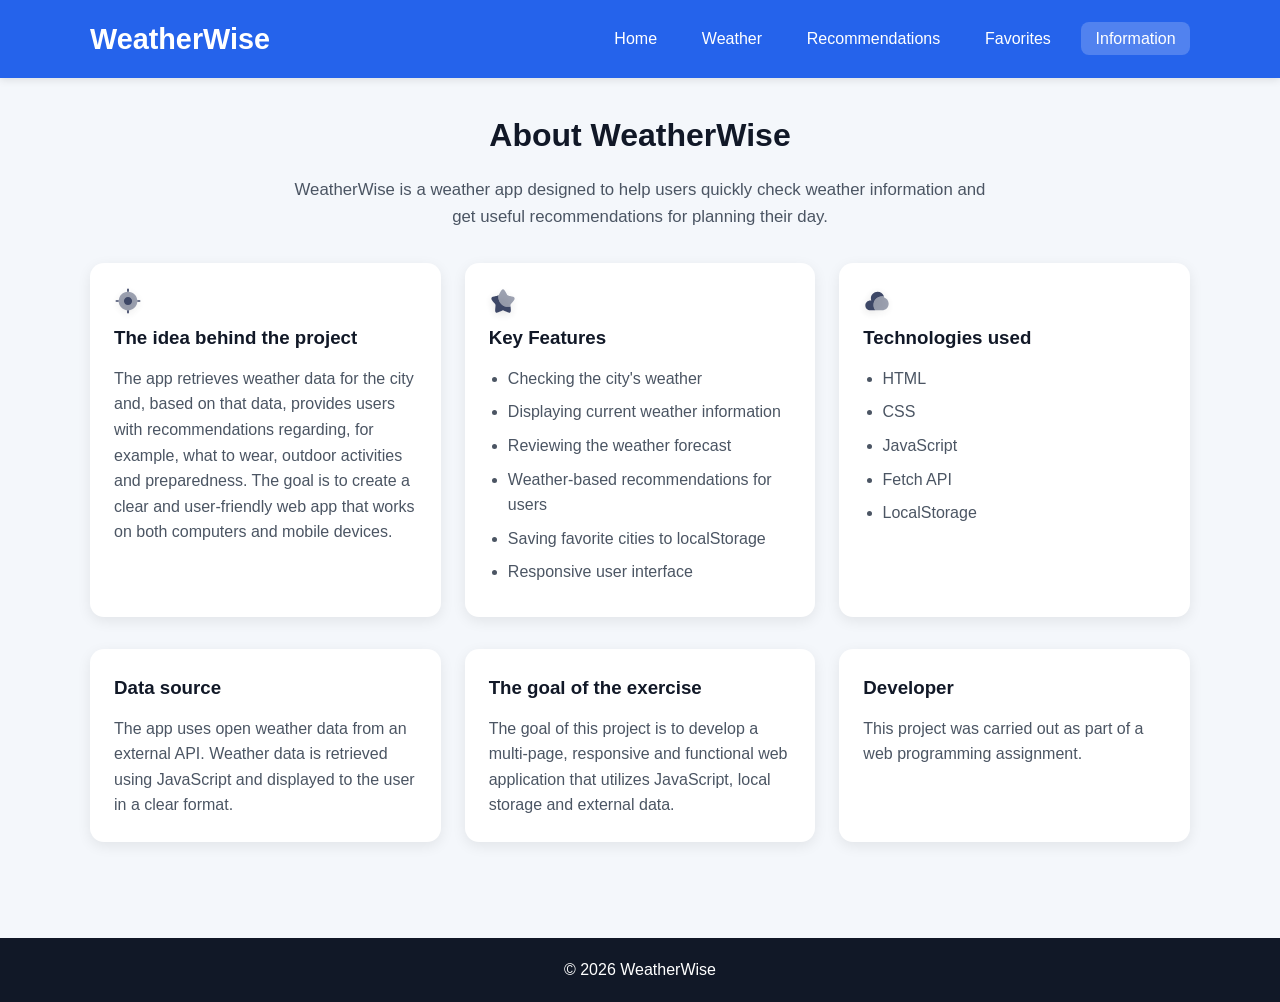
==== about.html @ 33556e19 "Lisätty kuvia" ====
<!DOCTYPE html>
<html lang="fi">
<head>
    <meta charset="UTF-8">
    <meta name="viewport" content="width=device-width, initial-scale=1.0">
    <title>Information | WeatherWise</title>
    <link rel="stylesheet" href="css/styles.css">
</head>
<body>

    <header>
        <nav class="navbar">
            <h1 class="logo">WeatherWise</h1>
            <ul class="nav-links">
                <li><a href="index.html">Home</a></li>
                <li><a href="weather.html">Weather</a></li>
                <li><a href="recommendations.html">Recommendations</a></li>
                <li><a href="favorites.html">Favorites</a></li>
                <li><a href="about.html" class="active">Information</a></li>
            </ul>
        </nav>
    </header>

    <main class="container">

        <section class="page-header">
            <h2>About WeatherWise</h2>
            <p>
                WeatherWise is a weather app designed to help users
                quickly check weather information and get useful recommendations
                for planning their day.
            </p>
        </section>

        <section class="about-section">
            <div class="card">
                <img src="assets/icons/location.svg" class="icon">
                <h3>The idea behind the project</h3>
                <p>
                    The app retrieves weather data for the city and, based on that data,
                    provides users with recommendations regarding, for example, what to wear, outdoor activities and
                    preparedness. The goal is to create a clear and user-friendly
                    web app that works on both computers and mobile devices.
                </p>
            </div>

            <div class="card">
                <img src="assets/icons/star.svg" class="icon">
                <h3>Key Features</h3>
                <ul class="about-list">
                    <li>Checking the city's weather</li>
                    <li>Displaying current weather information</li>
                    <li>Reviewing the weather forecast</li>
                    <li>Weather-based recommendations for users</li>
                    <li>Saving favorite cities to localStorage</li>
                    <li>Responsive user interface</li>
                </ul>
            </div>

            <div class="card">
                <img src="assets/icons/cloud.svg" class="icon">
                <h3>Technologies used</h3>
                <ul class="about-list">
                    <li>HTML</li>
                    <li>CSS</li>
                    <li>JavaScript</li>
                    <li>Fetch API</li>
                    <li>LocalStorage</li>
                </ul>
            </div>
        </section>

        <section class="about-section">
            <div class="card">
                <h3>Data source</h3>
                <p>
                    The app uses open weather data from an external API. Weather data
                    is retrieved using JavaScript and displayed to the user in a clear format.
                </p>
            </div>

            <div class="card">
                <h3>The goal of the exercise</h3>
                <p>
                    The goal of this project is to develop a multi-page, responsive
                    and functional web application that utilizes JavaScript,
                    local storage and external data.
                </p>
            </div>

            <div class="card">
                <h3>Developer</h3>
                <p>
                    This project was carried out as part of a web programming assignment.
                </p>
            </div>
        </section>

    </main>

    <footer>
        <p>© 2026 WeatherWise</p>
    </footer>

</body>
</html>
---- css/styles.css ----
* {
    margin: 0;
    padding: 0;
    box-sizing: border-box;
}

body {
    font-family: Arial, sans-serif;
    line-height: 1.6;
    background-color: #f4f7fb;
    color: #1f2937;
}

a {
    text-decoration: none;
    color: inherit;
}

ul {
    list-style: none;
}

img {
    max-width: 100%;
    display: block;
}

/* LAYOUT */
.container {
    width: 90%;
    max-width: 1100px;
    margin: 0 auto;
    padding: 2rem 0;
}

/* NAVBAR */
header {
    background-color: #2563eb;
    color: #ffffff;
    box-shadow: 0 2px 8px rgba(0, 0, 0, 0.1);
}

.navbar {
    width: 90%;
    max-width: 1100px;
    margin: 0 auto;
    padding: 1rem 0;
    display: flex;
    justify-content: space-between;
    align-items: center;
    gap: 1rem;
}

.logo {
    font-size: 1.8rem;
    font-weight: bold;
}

.nav-links {
    display: flex;
    gap: 1rem;
    flex-wrap: wrap;
}

.nav-links a {
    padding: 0.5rem 0.9rem;
    border-radius: 8px;
    transition: background-color 0.3s ease;
}

.nav-links a:hover,
.nav-links a.active {
    background-color: rgba(255, 255, 255, 0.2);
}

/* HERO / PAGE HEADERS */
.hero,
.page-header {
    text-align: center;
    margin-bottom: 2rem;
}

.hero h2,
.page-header h2 {
    font-size: 2rem;
    margin-bottom: 1rem;
    color: #111827;
}

.hero p,
.page-header p {
    max-width: 700px;
    margin: 0 auto;
    color: #4b5563;
    font-size: 1.05rem;
}

/* SEARCH */
.search-section {
    background-color: #ffffff;
    padding: 1.5rem;
    border-radius: 14px;
    box-shadow: 0 4px 14px rgba(0, 0, 0, 0.08);
    margin-bottom: 2rem;
}

.search-section h3 {
    margin-bottom: 1rem;
    color: #111827;
}

.search-box {
    display: flex;
    gap: 1rem;
    flex-wrap: wrap;
}

.search-box input {
    flex: 1;
    min-width: 220px;
    padding: 0.9rem 1rem;
    border: 1px solid #cbd5e1;
    border-radius: 10px;
    font-size: 1rem;
    outline: none;
}

.search-box input:focus {
    border-color: #2563eb;
    box-shadow: 0 0 0 3px rgba(37, 99, 235, 0.15);
}

.search-box button {
    padding: 0.9rem 1.4rem;
    border: none;
    border-radius: 10px;
    background-color: #2563eb;
    color: #ffffff;
    font-size: 1rem;
    cursor: pointer;
    transition: background-color 0.3s ease, transform 0.2s ease;
}

.search-box button:hover {
    background-color: #1d4ed8;
    transform: translateY(-1px);
}

/* GENERIC CARDS */
.info-section,
.about-section,
.recommendations-grid,
.forecast-grid,
.favorites-grid {
    display: grid;
    grid-template-columns: repeat(3, 1fr);
    gap: 1.5rem;
    margin-bottom: 2rem;
}

.card,
.recommendation-card,
.forecast-card,
.favorite-card,
.weather-card,
.recommendation-summary-card {
    background-color: #ffffff;
    padding: 1.5rem;
    border-radius: 14px;
    box-shadow: 0 4px 14px rgba(0, 0, 0, 0.08);
}

.card h3,
.card h4,
.recommendation-card h4,
.forecast-card h4,
.favorite-card h4,
.weather-card h3,
.weather-card h4,
.recommendation-summary-card h3 {
    margin-bottom: 0.8rem;
    color: #111827;
}

.card p,
.recommendation-card p,
.forecast-card p,
.favorite-card p,
.weather-card p,
.recommendation-summary-card p {
    color: #4b5563;
}

/* WEATHER DETAILS */
.current-weather-section,
.forecast-section,
.conditions-section,
.selected-city-section,
.recommendation-summary-section,
.favorites-list-section {
    margin-bottom: 2rem;
}

.current-weather-section h3,
.forecast-section h3,
.conditions-section h3,
.favorites-list-section h3 {
    margin-bottom: 1rem;
    color: #111827;
}

.weather-details {
    display: grid;
    grid-template-columns: repeat(4, 1fr);
    gap: 1rem;
    margin-top: 1rem;
}

.detail-box {
    background-color: #eff6ff;
    border-radius: 12px;
    padding: 1rem;
    text-align: center;
}

.label {
    display: block;
    font-size: 0.9rem;
    color: #475569;
    margin-bottom: 0.4rem;
}

.value {
    display: block;
    font-size: 1.1rem;
    font-weight: bold;
    color: #1e3a8a;
}

/* BUTTONS / ACTIONS */
.actions-section {
    display: flex;
    gap: 1rem;
    flex-wrap: wrap;
    margin-bottom: 2rem;
}

.primary-btn,
.secondary-btn,
.danger-btn {
    display: inline-block;
    padding: 0.85rem 1.3rem;
    border: none;
    border-radius: 10px;
    cursor: pointer;
    font-size: 1rem;
    transition: transform 0.2s ease, opacity 0.2s ease, background-color 0.3s ease;
}

.primary-btn {
    background-color: #2563eb;
    color: #ffffff;
}

.primary-btn:hover {
    background-color: #1d4ed8;
    transform: translateY(-1px);
}

.secondary-btn {
    background-color: #e5e7eb;
    color: #111827;
}

.secondary-btn:hover {
    background-color: #d1d5db;
    transform: translateY(-1px);
}

.danger-btn {
    background-color: #dc2626;
    color: #ffffff;
}

.danger-btn:hover {
    background-color: #b91c1c;
    transform: translateY(-1px);
}

.favorite-actions {
    display: flex;
    gap: 0.75rem;
    flex-wrap: wrap;
    margin-top: 1rem;
}

/* ABOUT */
.about-list {
    padding-left: 1.2rem;
    list-style: disc;
}

.about-list li {
    margin-bottom: 0.5rem;
    color: #4b5563;
}

/* TEXT HELPERS */
.error {
    margin-top: 1rem;
    color: #dc2626;
    font-weight: bold;
}

.info-text {
    margin-top: 1rem;
    color: #475569;
}

.icon {
    width: 28px;
    height: 28px;
    margin-bottom: 0.5rem;
    opacity: 0.85;
    filter: drop-shadow(0 2px 4px rgba(0,0,0,0.15));
}

.card img,
.recommendation-card img,
.favorite-card img {
    margin-bottom: 0.5rem;
}

/* FOOTER */
footer {
    background-color: #111827;
    color: #ffffff;
    text-align: center;
    padding: 1.2rem;
    margin-top: 2rem;
}

/* RESPONSIVE */
@media (max-width: 900px) {
    .info-section,
    .about-section,
    .recommendations-grid,
    .forecast-grid,
    .favorites-grid,
    .weather-details {
        grid-template-columns: repeat(2, 1fr);
    }

    .navbar {
        flex-direction: column;
        align-items: flex-start;
    }

    .nav-links {
        width: 100%;
    }
}

@media (max-width: 600px) {
    .info-section,
    .about-section,
    .recommendations-grid,
    .forecast-grid,
    .favorites-grid,
    .weather-details {
        grid-template-columns: 1fr;
    }

    .hero h2,
    .page-header h2 {
        font-size: 1.6rem;
    }

    .search-box {
        flex-direction: column;
    }

    .search-box button,
    .primary-btn,
    .secondary-btn,
    .danger-btn {
        width: 100%;
        text-align: center;
    }

    .actions-section,
    .favorite-actions {
        flex-direction: column;
    }
}
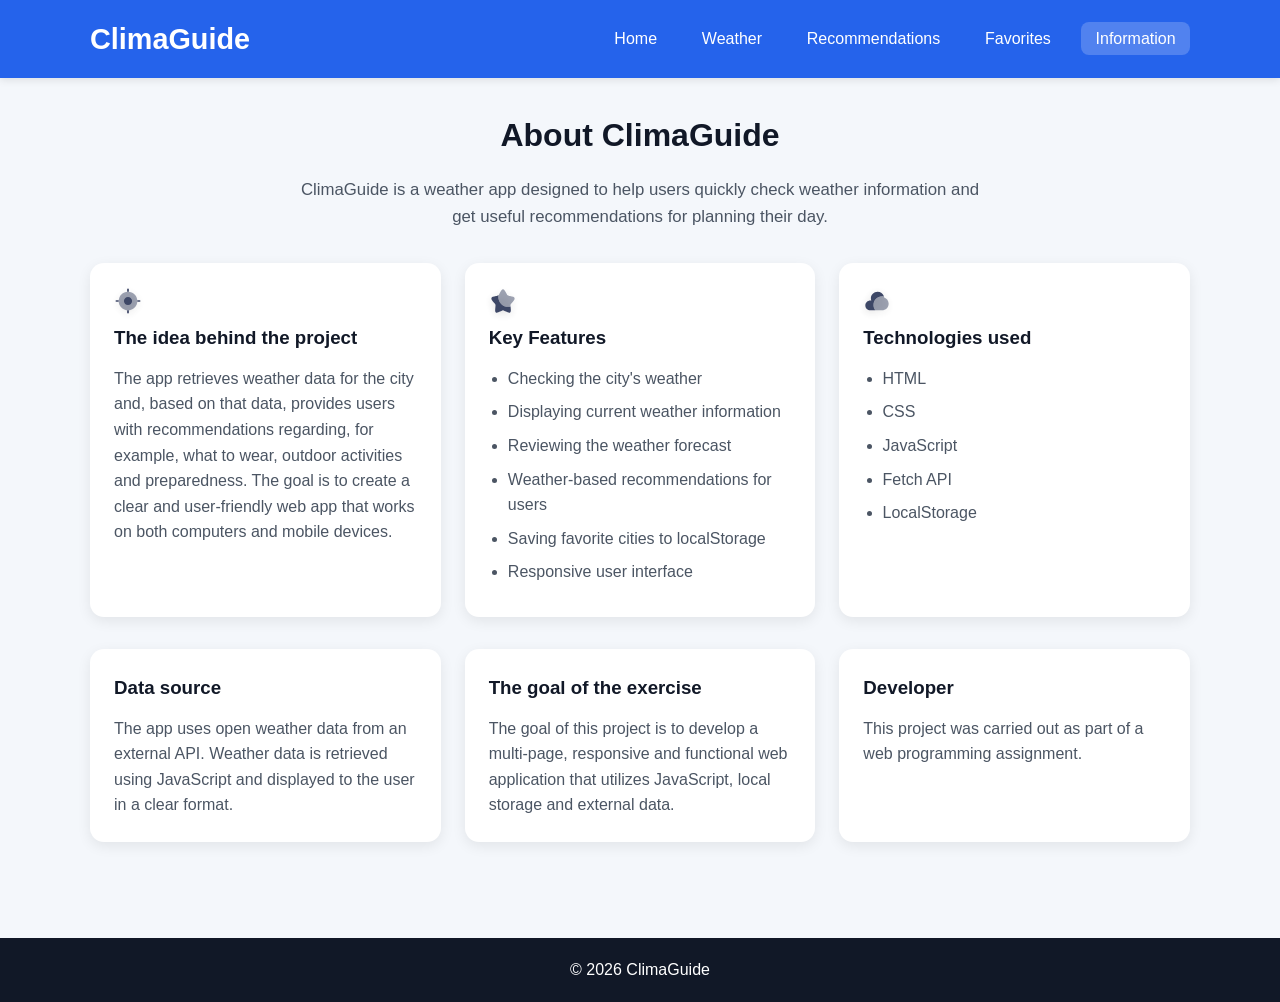
==== commit 63d1467d: "Muutettu sovelluksen nimeä" ====
--- a/about.html
+++ b/about.html
@@ -3,14 +3,14 @@
 <head>
     <meta charset="UTF-8">
     <meta name="viewport" content="width=device-width, initial-scale=1.0">
-    <title>Information | WeatherWise</title>
+    <title>Information | ClimaGuide</title>
     <link rel="stylesheet" href="css/styles.css">
 </head>
 <body>
 
     <header>
         <nav class="navbar">
-            <h1 class="logo">WeatherWise</h1>
+            <h1 class="logo">ClimaGuide</h1>
             <ul class="nav-links">
                 <li><a href="index.html">Home</a></li>
                 <li><a href="weather.html">Weather</a></li>
@@ -24,9 +24,9 @@
     <main class="container">
 
         <section class="page-header">
-            <h2>About WeatherWise</h2>
+            <h2>About ClimaGuide</h2>
             <p>
-                WeatherWise is a weather app designed to help users
+                ClimaGuide is a weather app designed to help users
                 quickly check weather information and get useful recommendations
                 for planning their day.
             </p>
@@ -99,7 +99,7 @@
     </main>
 
     <footer>
-        <p>© 2026 WeatherWise</p>
+        <p>© 2026 ClimaGuide</p>
     </footer>
 
 </body>
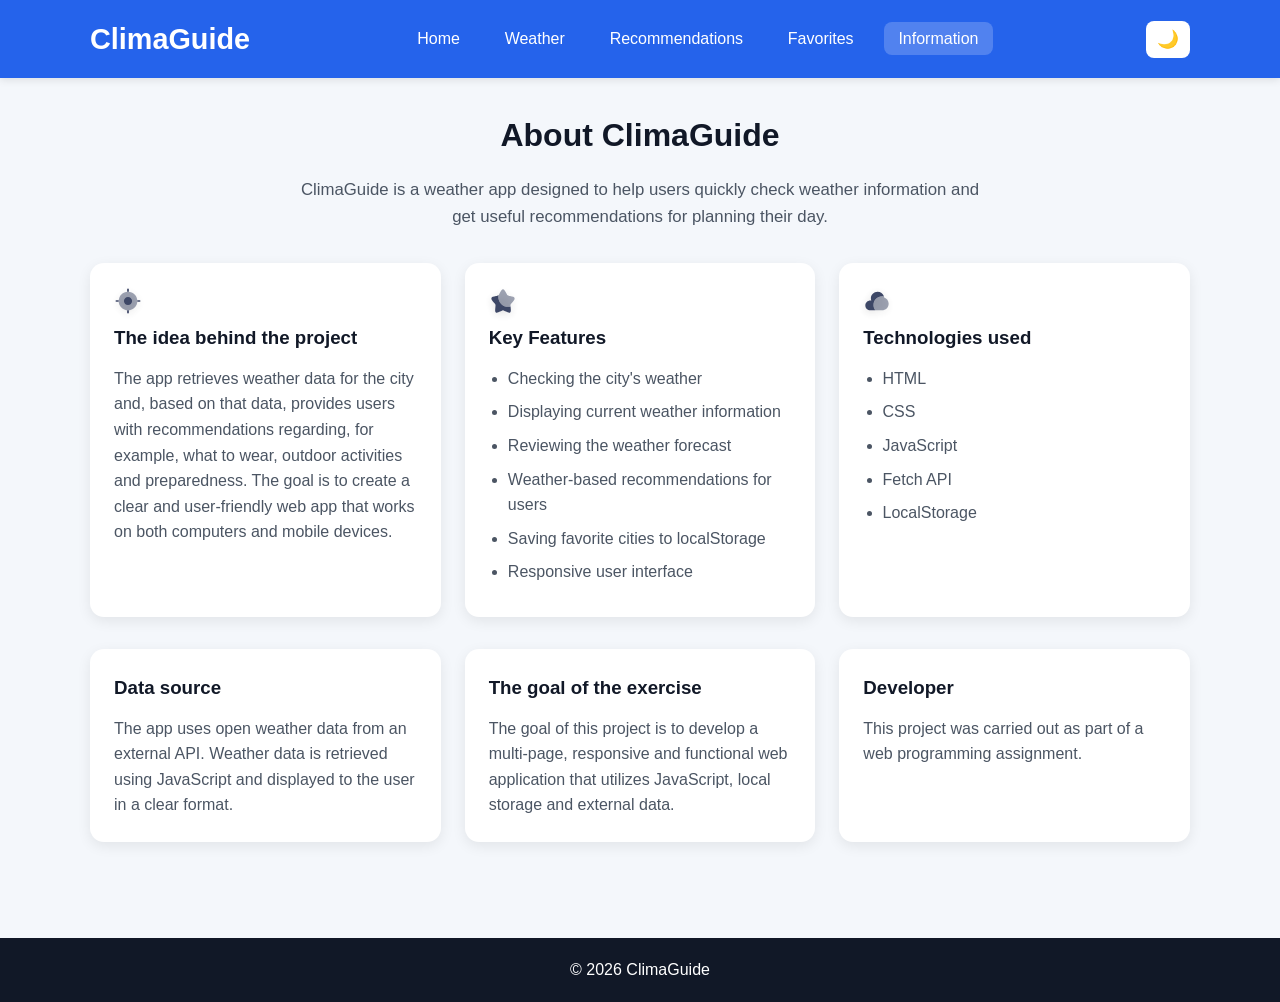
==== commit 7705e6ac: "Lisätty theme nappi kaikkii sivuihin" ====
--- a/about.html
+++ b/about.html
@@ -4,6 +4,7 @@
     <meta charset="UTF-8">
     <meta name="viewport" content="width=device-width, initial-scale=1.0">
     <title>Information | ClimaGuide</title>
+    <link rel="icon" type="image/svg+xml" href="assets/icons/favicon.ico">
     <link rel="stylesheet" href="css/styles.css">
 </head>
 <body>
@@ -18,6 +19,8 @@
                 <li><a href="favorites.html">Favorites</a></li>
                 <li><a href="about.html" class="active">Information</a></li>
             </ul>
+
+            <button id="themeToggleBtn" class="theme-btn">🌙</button>
         </nav>
     </header>
 
@@ -102,5 +105,7 @@
         <p>© 2026 ClimaGuide</p>
     </footer>
 
+    <script src="js/main.js"></script>
+
 </body>
 </html>
--- a/css/styles.css
+++ b/css/styles.css
@@ -9,6 +9,7 @@
     line-height: 1.6;
     background-color: #f4f7fb;
     color: #1f2937;
+    transition: background-color 0.3s, color 0.3s;
 }
 
 a {
@@ -340,6 +341,124 @@
     margin-top: 2rem;
 }
 
+/* THEME BUTTON */
+.theme-btn {
+    background: #ffffff;
+    border: none;
+    padding: 0.5rem 0.7rem;
+    border-radius: 8px;
+    cursor: pointer;
+    font-size: 1.1rem;
+}
+
+/* DARK MODE */
+body.dark {
+    background-color: #0f172a;
+    color: #e5e7eb;
+}
+
+/* Navbar */
+body.dark header {
+    background-color: #1e293b;
+}
+
+/* Cards */
+body.dark .card,
+body.dark .weather-card,
+body.dark .forecast-card,
+body.dark .recommendation-card,
+body.dark .favorite-card,
+body.dark .recommendation-summary-card {
+    background-color: #1e293b;
+    color: #e5e7eb;
+}
+
+/* Inputs */
+body.dark input {
+    background-color: #1e293b;
+    color: #e5e7eb;
+    border: 1px solid #475569;
+}
+
+/* Buttons */
+body.dark .secondary-btn {
+    background-color: #334155;
+    color: #e5e7eb;
+}
+
+/* Detail boxes */
+body.dark .detail-box {
+    background-color: #334155;
+}
+
+body.dark .hero h2,
+body.dark .page-header h2,
+body.dark .search-section h3,
+body.dark .current-weather-section h3,
+body.dark .forecast-section h3,
+body.dark .conditions-section h3,
+body.dark .favorites-list-section h3,
+body.dark .card h3,
+body.dark .card h4,
+body.dark .recommendation-card h4,
+body.dark .forecast-card h4,
+body.dark .favorite-card h4,
+body.dark .weather-card h3,
+body.dark .weather-card h4,
+body.dark .recommendation-summary-card h3 {
+    color: #f8fafc;
+}
+
+body.dark .hero p,
+body.dark .page-header p,
+body.dark .card p,
+body.dark .recommendation-card p,
+body.dark .forecast-card p,
+body.dark .favorite-card p,
+body.dark .weather-card p,
+body.dark .recommendation-summary-card p,
+body.dark .about-list li,
+body.dark .info-text,
+body.dark .label {
+    color: #cbd5e1;
+}
+
+body.dark .value {
+    color: #93c5fd;
+}
+
+body.dark .search-section {
+    background-color: #1e293b;
+    color: #e5e7eb;
+}
+
+body.dark .search-box input::placeholder {
+    color: #94a3b8;
+}
+
+body.dark .theme-btn {
+    background-color: #334155;
+    color: #f8fafc;
+}
+
+body.dark .nav-links a:hover,
+body.dark .nav-links a.active {
+    background-color: rgba(255, 255, 255, 0.12);
+}
+
+body.dark footer {
+    background-color: #020617;
+    color: #e5e7eb;
+}
+
+body.dark .error {
+    color: #fca5a5;
+}
+
+body.dark .icon {
+    filter: brightness(0) invert(1);
+}
+
 /* RESPONSIVE */
 @media (max-width: 900px) {
     .info-section,
